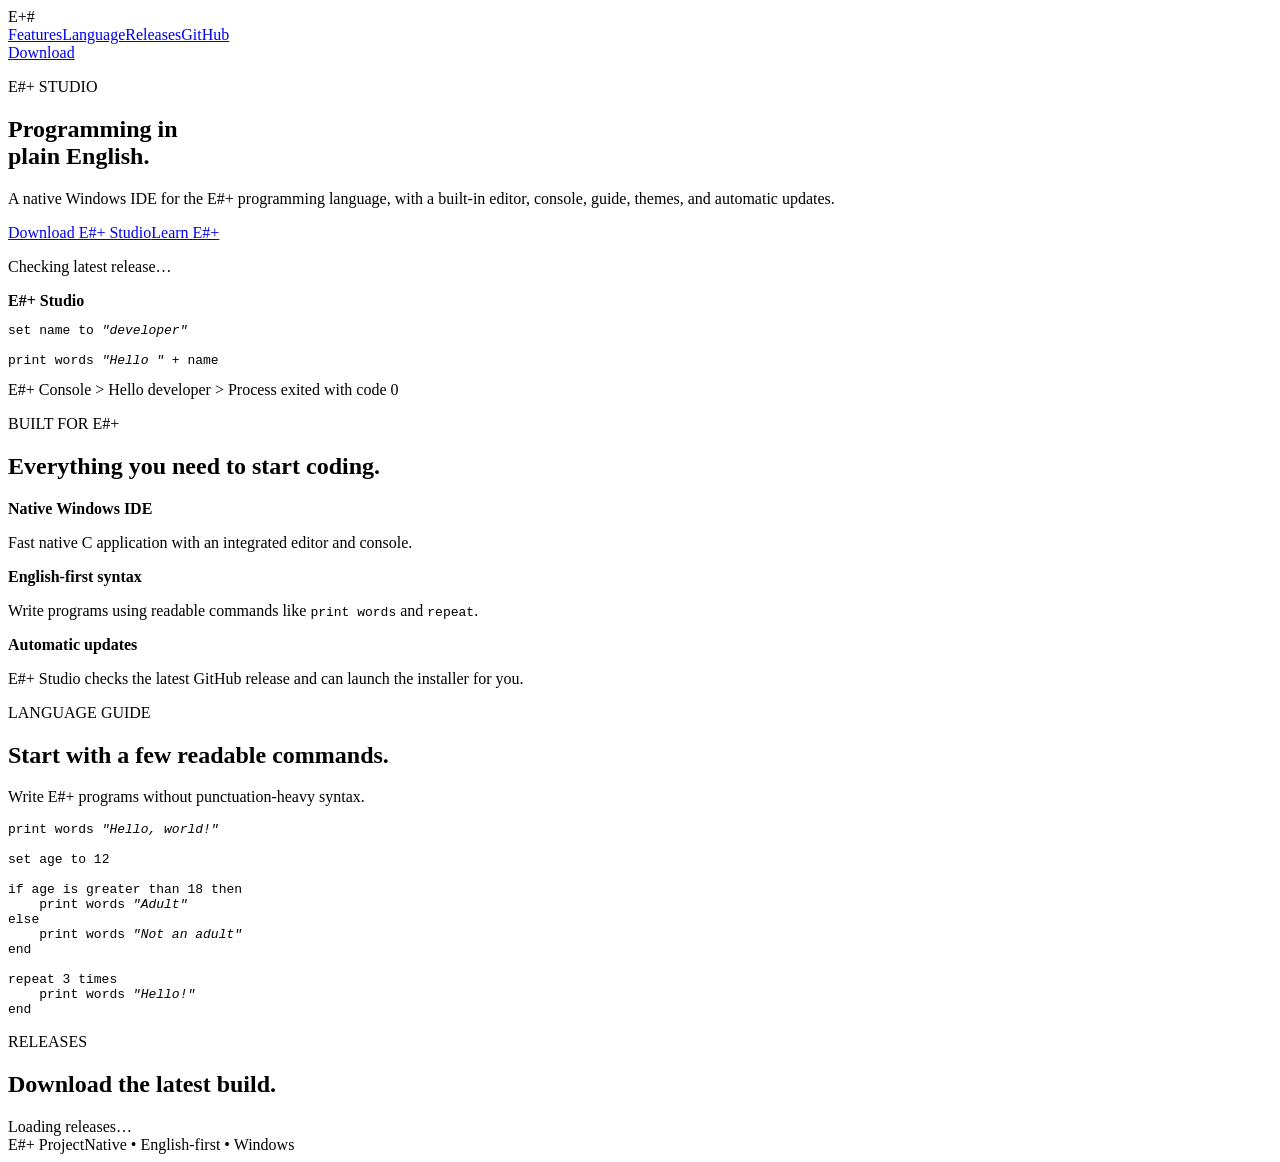
==== website/index.html @ f2465035 "Create index.html" ====
<!doctype html>
<html lang="en"><head><meta charset="utf-8"><meta name="viewport" content="width=device-width,initial-scale=1"><title>E#+ Studio</title><link rel="stylesheet" href="style.css"></head>
<body><header><div class="brand">E<span>+</span>#</div><nav><a href="#features">Features</a><a href="#guide">Language</a><a href="#releases">Releases</a><a id="githubLink" href="#" target="_blank">GitHub</a></nav><a class="navbtn" id="topDownload" href="#">Download</a></header>
<main><section class="hero"><div><p class="eyebrow">E#+ STUDIO</p><h1>Programming in<br><span>plain English.</span></h1><p class="lead">A native Windows IDE for the E#+ programming language, with a built-in editor, console, guide, themes, and automatic updates.</p><div class="actions"><a class="primary" id="heroDownload" href="#">Download E#+ Studio</a><a class="secondary" href="#guide">Learn E#+</a></div><p class="version" id="version">Checking latest release…</p></div><div class="window"><div class="bar"><i></i><i></i><i></i><b>E#+ Studio</b></div><div class="mock"><pre><span>set</span> name <span>to</span> <em>"developer"</em>

<span>print words</span> <em>"Hello "</em> + name</pre><div class="console">E#+ Console

&gt; Hello developer
&gt; Process exited with code 0</div></div></div></section>
<section id="features" class="section"><p class="eyebrow">BUILT FOR E#+</p><h2>Everything you need to start coding.</h2><div class="cards"><article><b>Native Windows IDE</b><p>Fast native C application with an integrated editor and console.</p></article><article><b>English-first syntax</b><p>Write programs using readable commands like <code>print words</code> and <code>repeat</code>.</p></article><article><b>Automatic updates</b><p>E#+ Studio checks the latest GitHub release and can launch the installer for you.</p></article></div></section>
<section id="guide" class="section guide"><div><p class="eyebrow">LANGUAGE GUIDE</p><h2>Start with a few readable commands.</h2><p>Write E#+ programs without punctuation-heavy syntax.</p></div><pre><span>print words</span> <em>"Hello, world!"</em>

<span>set</span> age <span>to</span> 12

<span>if</span> age <span>is greater than</span> 18 <span>then</span>
    <span>print words</span> <em>"Adult"</em>
<span>else</span>
    <span>print words</span> <em>"Not an adult"</em>
<span>end</span>

<span>repeat</span> 3 <span>times</span>
    <span>print words</span> <em>"Hello!"</em>
<span>end</span></pre></section>
<section id="releases" class="section releases"><p class="eyebrow">RELEASES</p><h2>Download the latest build.</h2><div id="releaseBox">Loading releases…</div></section></main><footer><span>E#+ Project</span><span>Native • English-first • Windows</span></footer><script src="config.js"></script><script src="app.js"></script></body></html>
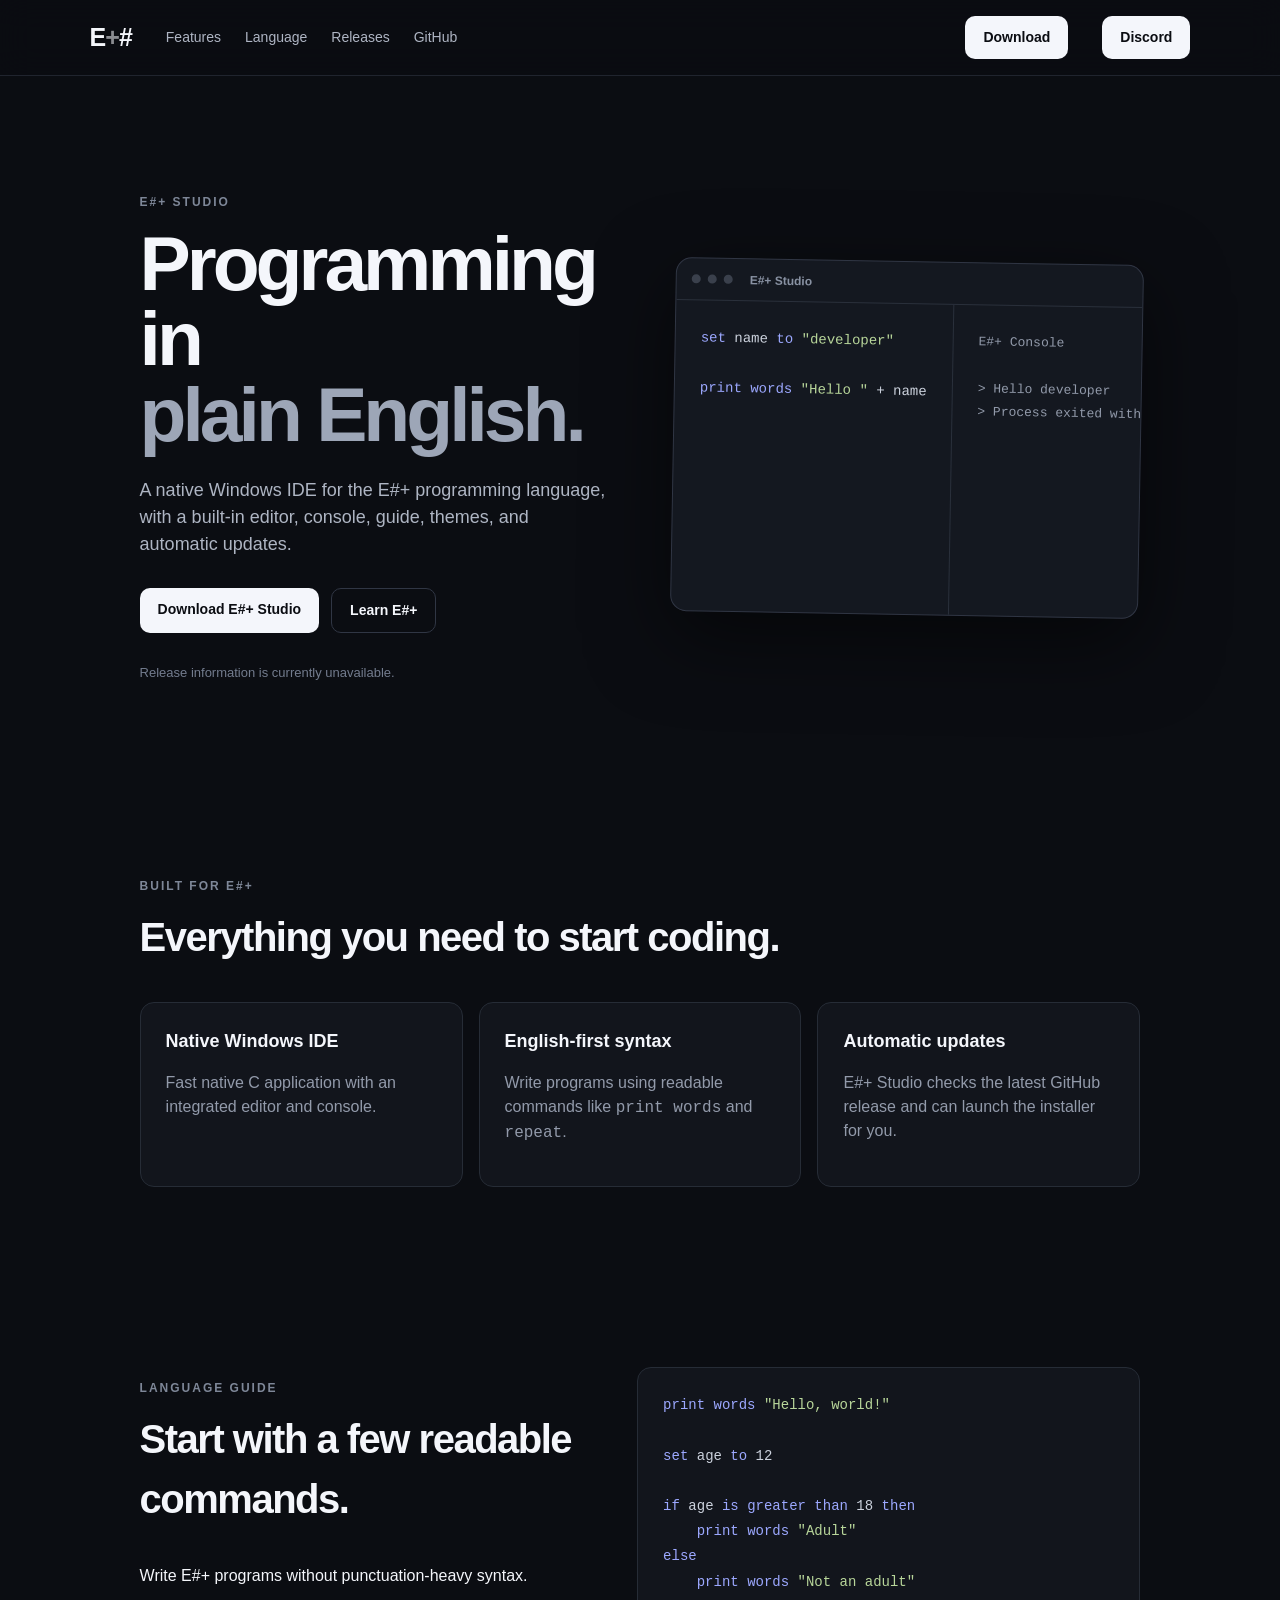
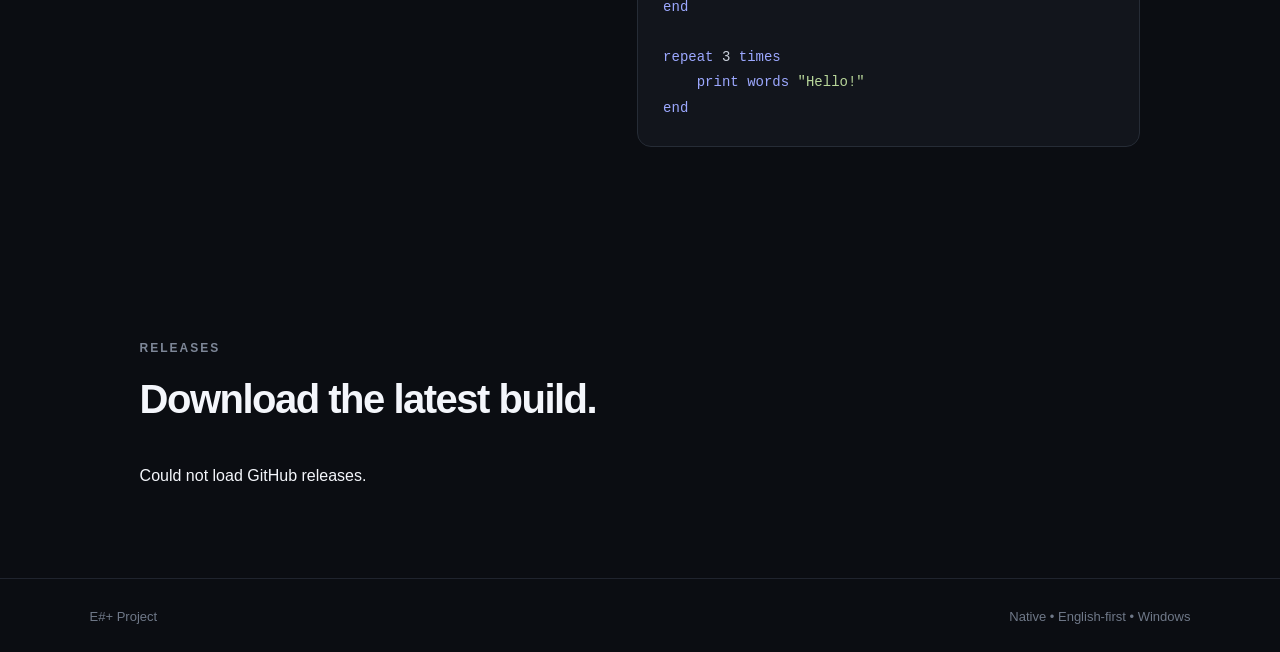
==== commit fa241367: "Add EPlus Discord button" ====
--- a/website/index.html
+++ b/website/index.html
@@ -1,6 +1,6 @@
 <!doctype html>
 <html lang="en"><head><meta charset="utf-8"><meta name="viewport" content="width=device-width,initial-scale=1"><title>E#+ Studio</title><link rel="stylesheet" href="style.css"></head>
-<body><header><div class="brand">E<span>+</span>#</div><nav><a href="#features">Features</a><a href="#guide">Language</a><a href="#releases">Releases</a><a id="githubLink" href="#" target="_blank">GitHub</a></nav><a class="navbtn" id="topDownload" href="#">Download</a></header>
+<body><header><div class="brand">E<span>+</span>#</div><nav><a href="#features">Features</a><a href="#guide">Language</a><a href="#releases">Releases</a><a id="githubLink" href="#" target="_blank">GitHub</a></nav><a class="navbtn" id="topDownload" href="#">Download</a><a class="navbtn discord" id="discordLink" href="#" target="_blank" rel="noopener">Discord</a></header>
 <main><section class="hero"><div><p class="eyebrow">E#+ STUDIO</p><h1>Programming in<br><span>plain English.</span></h1><p class="lead">A native Windows IDE for the E#+ programming language, with a built-in editor, console, guide, themes, and automatic updates.</p><div class="actions"><a class="primary" id="heroDownload" href="#">Download E#+ Studio</a><a class="secondary" href="#guide">Learn E#+</a></div><p class="version" id="version">Checking latest release…</p></div><div class="window"><div class="bar"><i></i><i></i><i></i><b>E#+ Studio</b></div><div class="mock"><pre><span>set</span> name <span>to</span> <em>"developer"</em>
 
 <span>print words</span> <em>"Hello "</em> + name</pre><div class="console">E#+ Console
--- a/website/style.css
+++ b/website/style.css
@@ -0,0 +1 @@
+*{box-sizing:border-box}body{margin:0;background:#0b0d12;color:#f4f6fb;font-family:Inter,Segoe UI,Arial,sans-serif;line-height:1.5}a{color:inherit;text-decoration:none}header{height:76px;display:flex;align-items:center;gap:34px;padding:0 7%;border-bottom:1px solid #20242e;position:sticky;top:0;background:rgba(11,13,18,.92);backdrop-filter:blur(16px);z-index:5}.brand{font-size:25px;font-weight:900;letter-spacing:-1px}.brand span{opacity:.55}nav{display:flex;gap:24px;flex:1}nav a{color:#aeb5c3;font-size:14px}nav a:hover{color:white}.navbtn,.primary{background:#f4f6fb;color:#0b0d12;border-radius:10px;padding:11px 18px;font-weight:800;font-size:14px}.hero{max-width:1180px;margin:auto;padding:105px 7% 80px;display:grid;grid-template-columns:1fr 1fr;gap:65px;align-items:center}.eyebrow{font-size:12px;letter-spacing:2px;font-weight:800;color:#7e8798}.hero h1{font-size:clamp(48px,6vw,78px);line-height:.98;letter-spacing:-4px;margin:15px 0 25px}.hero h1 span{color:#9da6b7}.lead{font-size:18px;color:#aeb5c3;max-width:590px}.actions{display:flex;gap:12px;margin:30px 0}.secondary{border:1px solid #303644;border-radius:10px;padding:11px 18px;font-weight:800;font-size:14px}.version{font-size:13px;color:#737c8e}.window{border:1px solid #303644;background:#141820;border-radius:16px;box-shadow:0 25px 80px #0008;overflow:hidden;transform:rotate(1deg)}.bar{height:42px;border-bottom:1px solid #2a303b;display:flex;align-items:center;gap:7px;padding:0 15px;color:#8992a3;font-size:12px}.bar i{width:9px;height:9px;border-radius:50%;background:#3a404c}.bar b{margin-left:10px}.mock{display:grid;grid-template-columns:1.1fr .9fr;min-height:310px}.mock pre,.guide pre{margin:0;padding:25px;font:14px/1.8 Consolas,monospace;color:#cbd1dc}.mock pre span,.guide pre span{color:#9ca8ff}.mock pre em,.guide pre em{color:#b8d69a;font-style:normal}.console{border-left:1px solid #2a303b;padding:25px;color:#929aaa;font:13px/1.8 Consolas,monospace;white-space:pre}.section{max-width:1180px;margin:auto;padding:90px 7%}.section h2{font-size:40px;letter-spacing:-1.5px;margin:8px 0 35px}.cards{display:grid;grid-template-columns:repeat(3,1fr);gap:16px}.cards article{background:#12151c;border:1px solid #262c36;border-radius:14px;padding:25px}.cards b{font-size:18px}.cards p{color:#929aaa}.cards code{font-family:Consolas,monospace}.guide{display:grid;grid-template-columns:1fr 1.1fr;gap:40px}.guide pre{background:#12151c;border:1px solid #262c36;border-radius:14px}.release{display:flex;justify-content:space-between;align-items:center}.release-card{background:#12151c;border:1px solid #262c36;border-radius:14px;padding:22px;margin-top:15px;display:flex;justify-content:space-between;align-items:center}.release-card small{color:#7f8899}.release-card a{background:#f4f6fb;color:#0b0d12;padding:9px 14px;border-radius:8px;font-weight:800}footer{border-top:1px solid #20242e;padding:28px 7%;display:flex;justify-content:space-between;color:#6f7888;font-size:13px}@media(max-width:850px){nav{display:none}.hero,.guide{grid-template-columns:1fr}.cards{grid-template-columns:1fr}.window{transform:none}.mock{grid-template-columns:1fr}.console{border-left:0;border-top:1px solid #2a303b}.hero{padding-top:65px}.hero h1{letter-spacing:-2px}footer{display:block}footer span{display:block;margin:5px 0}}
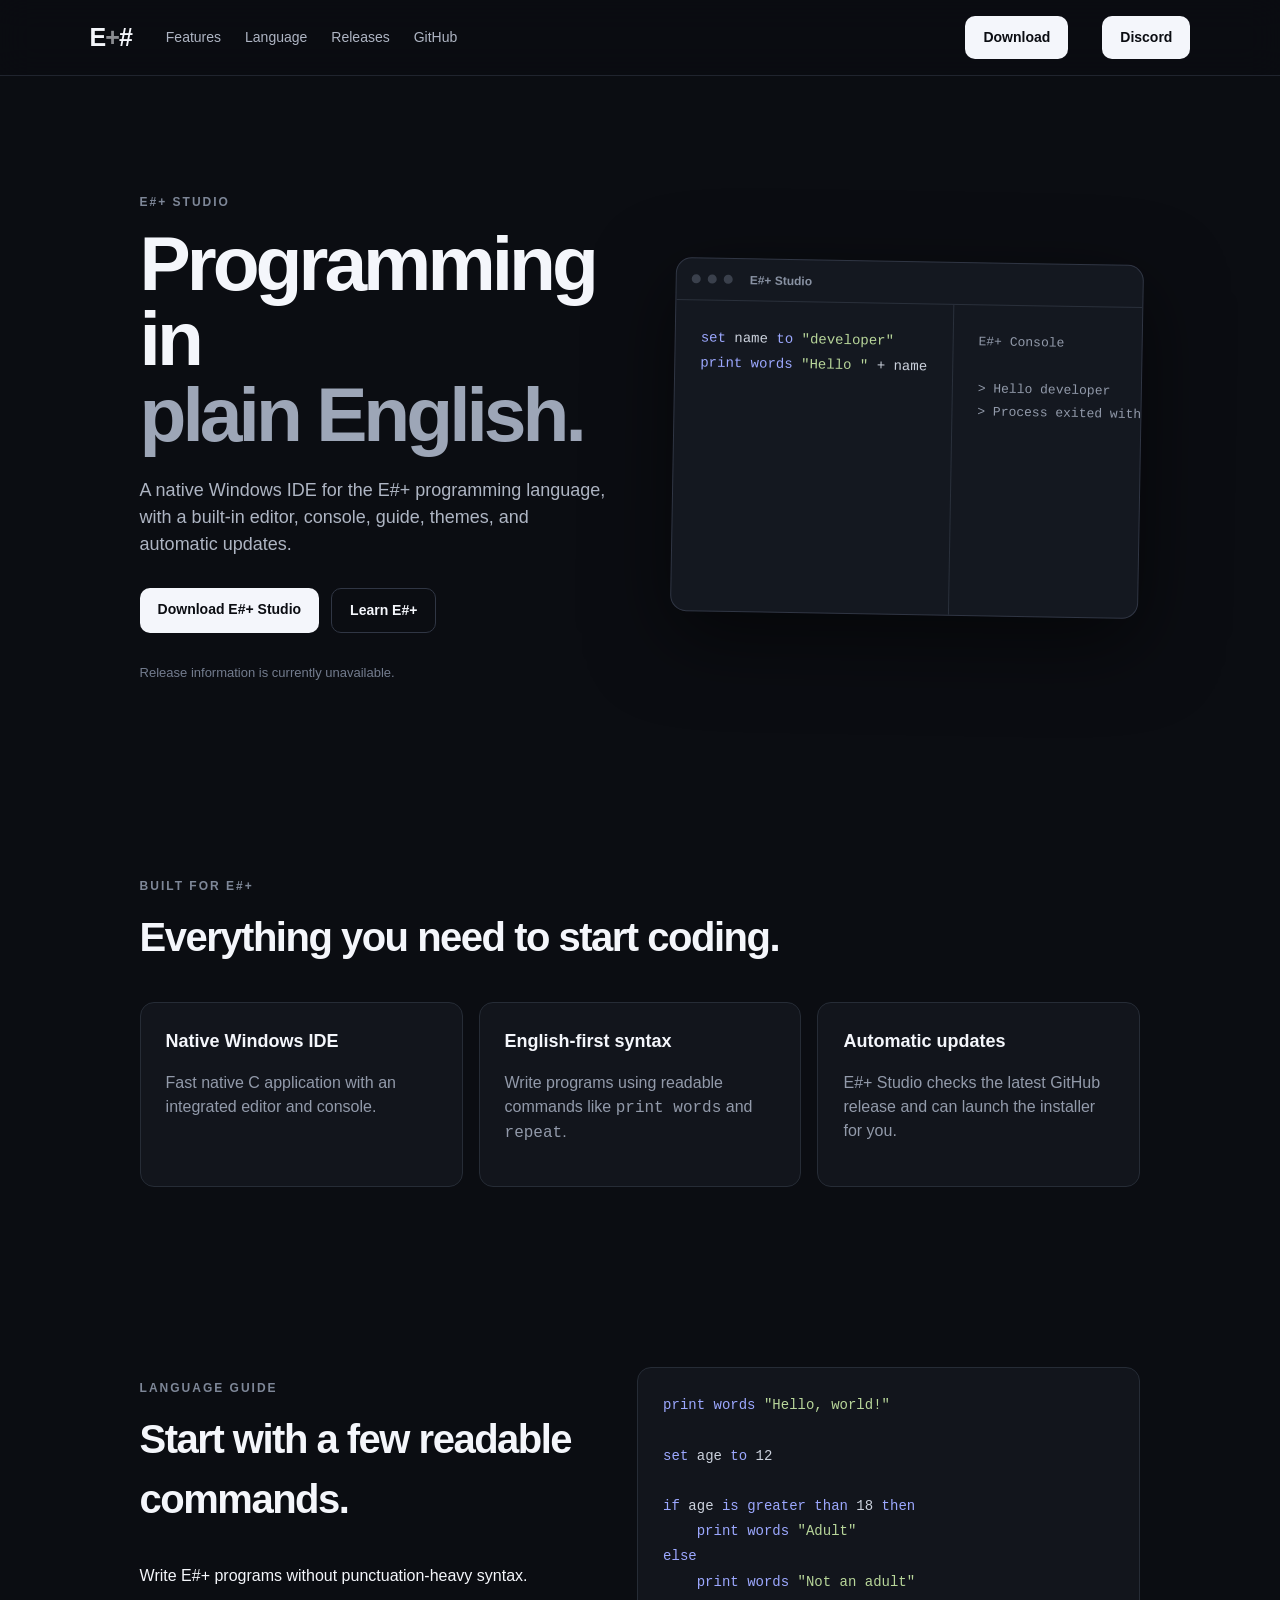
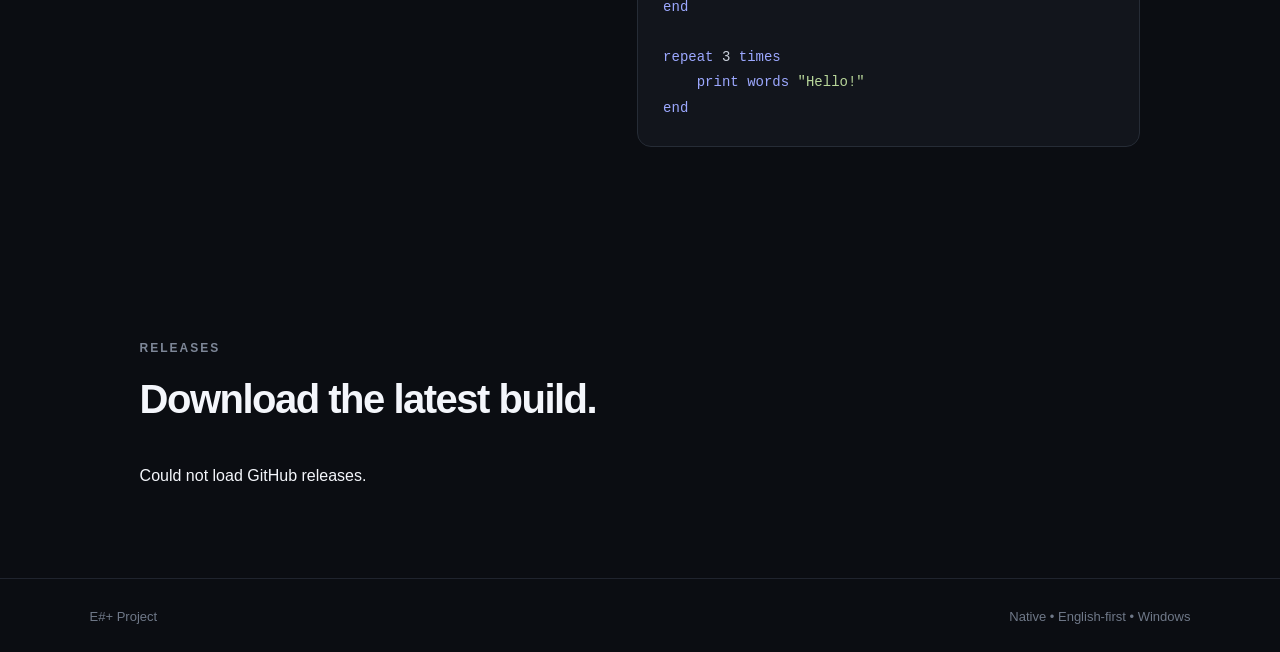
==== commit a758c04b: "Update index.html" ====
--- a/website/index.html
+++ b/website/index.html
@@ -1,8 +1,7 @@
 <!doctype html>
-<html lang="en"><head><meta charset="utf-8"><meta name="viewport" content="width=device-width,initial-scale=1"><title>E#+ Studio</title><link rel="stylesheet" href="style.css"></head>
+<html lang="en"><head><meta name="google-site-verification" content="vK4CTCaW-WNeiWNpWBkc0BeFrF8aRSjN1Xxv60Hr_zE" /><meta charset="utf-8"><meta name="viewport" content="width=device-width,initial-scale=1"><title>E#+ Studio</title><link rel="stylesheet" href="style.css"></head>
 <body><header><div class="brand">E<span>+</span>#</div><nav><a href="#features">Features</a><a href="#guide">Language</a><a href="#releases">Releases</a><a id="githubLink" href="#" target="_blank">GitHub</a></nav><a class="navbtn" id="topDownload" href="#">Download</a><a class="navbtn discord" id="discordLink" href="#" target="_blank" rel="noopener">Discord</a></header>
 <main><section class="hero"><div><p class="eyebrow">E#+ STUDIO</p><h1>Programming in<br><span>plain English.</span></h1><p class="lead">A native Windows IDE for the E#+ programming language, with a built-in editor, console, guide, themes, and automatic updates.</p><div class="actions"><a class="primary" id="heroDownload" href="#">Download E#+ Studio</a><a class="secondary" href="#guide">Learn E#+</a></div><p class="version" id="version">Checking latest release…</p></div><div class="window"><div class="bar"><i></i><i></i><i></i><b>E#+ Studio</b></div><div class="mock"><pre><span>set</span> name <span>to</span> <em>"developer"</em>
-
 <span>print words</span> <em>"Hello "</em> + name</pre><div class="console">E#+ Console
 
 &gt; Hello developer
